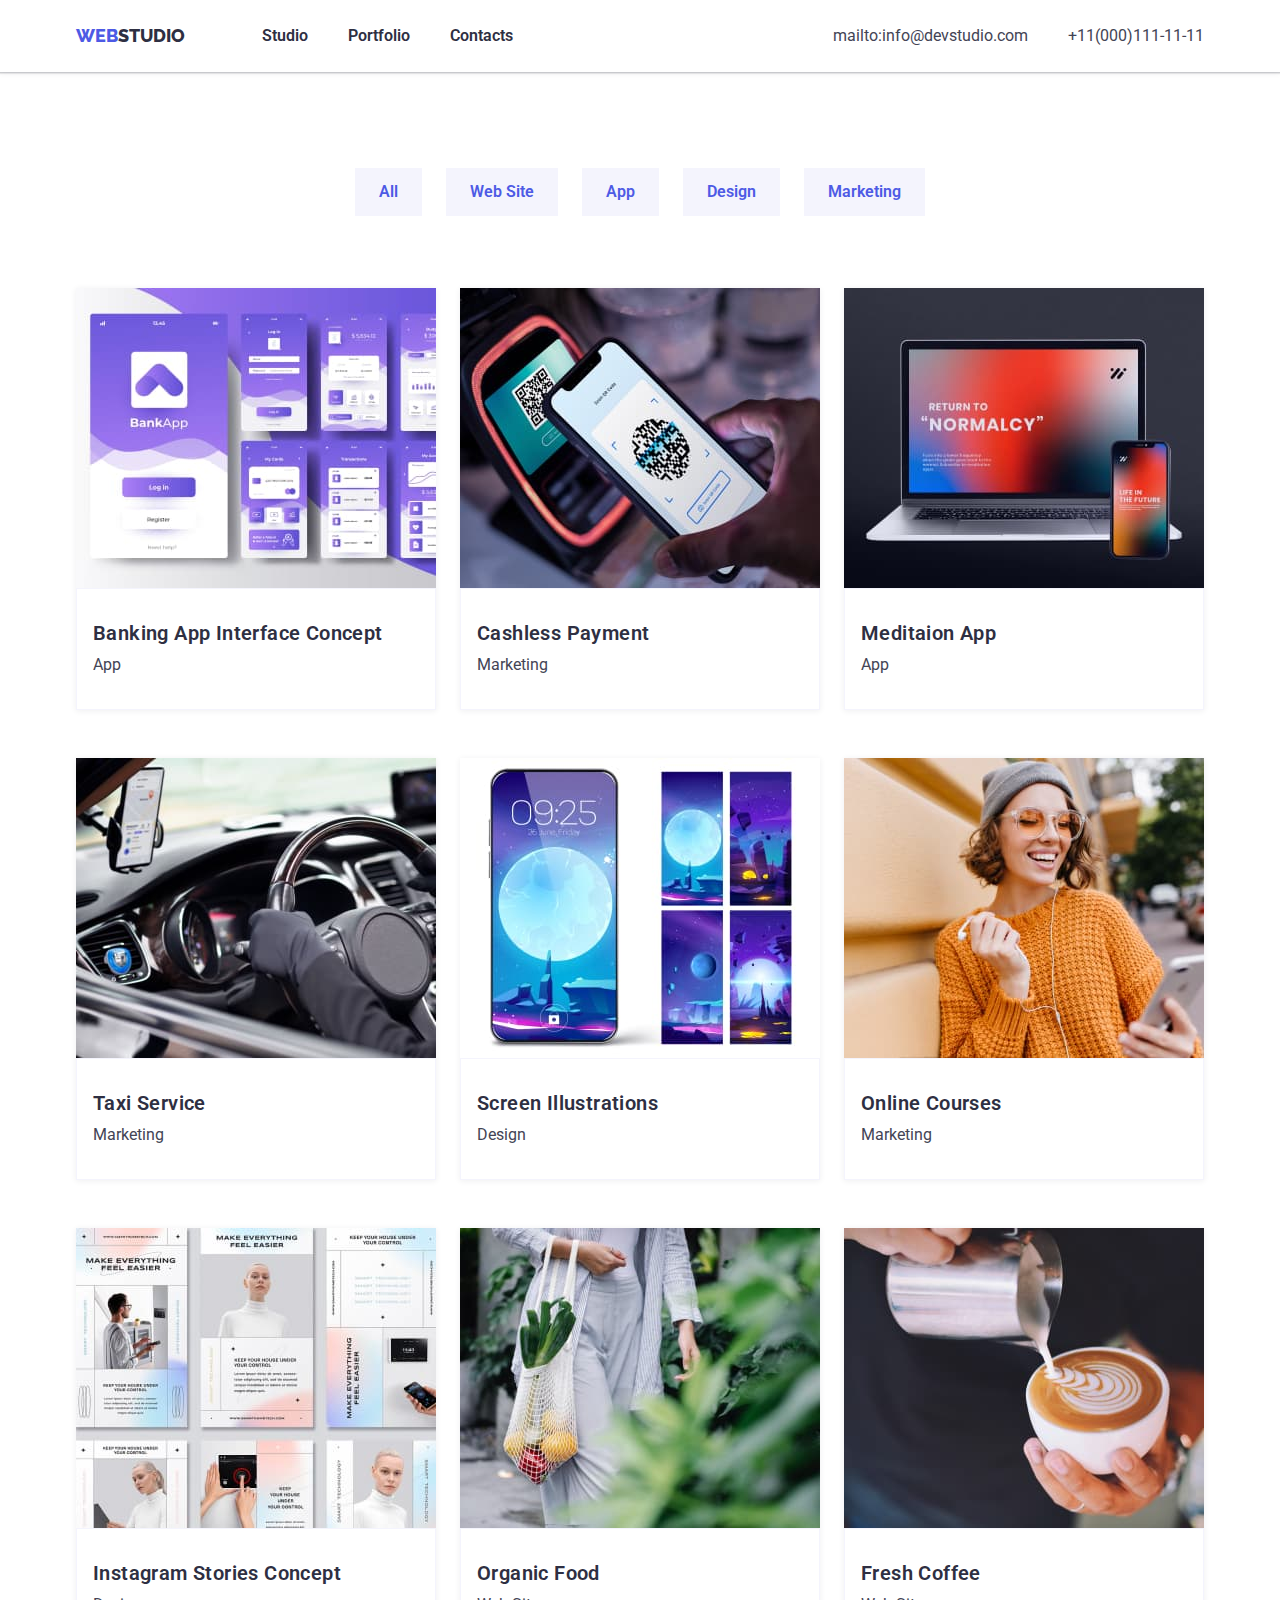
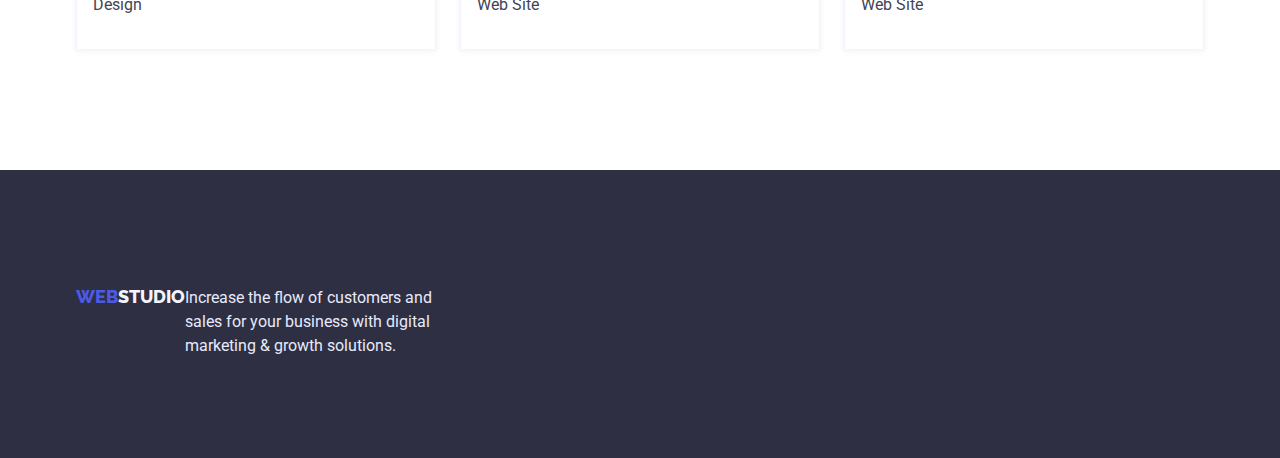
==== portfolio.html @ e131043b "hwork4" ====
<!DOCTYPE html>
<html lang="en">

<head>
    <meta charset="UTF-8">
    <meta http-equiv="X-UA-Compatible" content="IE=edge">
    <meta name="viewport" content="width=device-width, initial-scale=1.0">
    <title>Document</title>
    <link rel="stylesheet" href="./css/modern-normalize.css">
    <link rel="preconnect" href="https://fonts.googleapis.com">
    <link rel="preconnect" href="https://fonts.gstatic.com" crossorigin>
    <link
        href="https://fonts.googleapis.com/css2?family=Montserrat:wght@400;700&family=Raleway:wght@800&family=Roboto:wght@400;500&display=swap"
        rel="stylesheet">
    <link rel="stylesheet" href="./css/styles.css">


</head>

<body>
    <header class="header">
        <div class=" head container">
            <a href="#" class="logo"> <span class="low-logo"> web</span>studio</a>
            <nav class="main-nav">
                <ul class="nav-list">
                    <li class="item">
                        <a href="./index.html" class="nav-links">Studio</a>
                    </li>
                    <li class="item">
                        <a href="#" class="nav-links">Portfolio</a>
                    </li>
                    <li class="item">
                        <a href="#" class="nav-links">Contacts</a>
                    </li>
                </ul>
            </nav>
            <ul class="adress-list">
                <li class="item"> <a href="mailto:info@devstudio.com" class="contacts">mailto:info@devstudio.com</a></li>
                <li class="item"> <a href="tel:+11(000)111-11-11" class="contacts">+11(000)111-11-11</a></li>
            </ul>
        </div>
    </header>

    <main>
        <section class="filtr">
            <div class="container">
            <h1 class="hidden-title">portfolio-button-list</h1>
            <ul class="button-list">
                <li class="item">
                    <button type="button" class="button">All</button>
                </li>
                <li class="item">
                    <button type="button" class="button">Web Site</button>
                </li>
                <li class="item">
                    <button type="button" class="button">App</button>
                </li>
                <li class="item">
                    <button type="button" class="button">Design</button>
                </li>
                <li class="item">
                    <button type="button" class="button">Marketing</button>
                </li>
            </ul>

            <ul class="img-card-list">
                <li class="item">
                    <img src="images/one.jpg" alt="app" width="360">
                    <div class="card-thumb">
                    <h2 class="card-title">Banking App Interface Concept</h2>
                    <p class="card-text">App</p>
                    </div>
                </li>
                <li class="item">
                    <img src="images/two.jpg" alt="marketing" width="360">
                    <div class="card-thumb">
                    <h2 class="card-title">Cashless Payment</h2>
                    <p class="card-text">Marketing</p>
                </div>
                </li>
                <li class="item">
                    <img src="images/three.jpg" alt="app" width="360">
                    <div class="card-thumb">
                    <h2 class="card-title">Meditaion App</h2>
                    <p class="card-text">App</p>
                </div>
                </li>
                <li class="item">
                    <img src="images/four.jpg" alt="marketing" width="360">
                    <div class="card-thumb">
                    <h3 class="card-title">Taxi Service</h2>
                        <p class="card-text">Marketing</p>
                    </div>
                </li>
                <li class="item">
                    <img src="images/five.jpg" alt="design" width="360">
                    <div class="card-thumb">
                    <h3 class="card-title"> Screen Illustrations</h2>
                        <p class="card-text">Design</p>
                    </div>
                </li>
                <li class="item">
                    <img src="images/six.jpg" alt="marketing" width="360">
                    <div class="card-thumb">
                    <h3 class="card-title">Online Courses</h2>
                        <p class="card-text">Marketing</p>
                    </div>
                </li>
                <li class="item">
                    <img src="images/seven.jpg" alt="design" width="360">
                    <div class="card-thumb">
                    <h2 class="card-title">Instagram Stories Concept</h2>
                    <p class="card-text">Design</p>
                </div>
                </li>
                <li class="item">
                    <img src="images/eight.jpg" alt="web site" width="360">
                    <div class="card-thumb">
                    <h2 class="card-title">Organic Food</h2>
                    <p class="card-text">Web Site</p>
                </div>
                </li>
                <li class="item">
                    <img src="images/nine.jpg" alt="web site" width="360">
                    <div class="card-thumb">
                    <h2 class="card-title">Fresh Coffee</h2>
                    <p class="card-text">Web Site</p>
                    </div>

                </li>


            </ul>
            </div>
        </section>
    </main>
    <footer class="footer">
        <div class="container">
            <a href="#" class="foot-logo"> <span class="low-logo"> web</span>studio</a>
            <p class="footer-text">Increase the flow of customers and <br> sales for your business with digital <br>
                marketing &
                growth solutions.
            </p>
        </div>
    </footer>
</body>

</html>
---- css/styles.css ----
/* font-family: 'Montserrat',
sans-serif;
font-family: 'Raleway',
sans-serif;
font-family: 'Roboto',
sans-serif; */
:root {
    /* iris */
    --primary-brand: #4d5ae5;
    /* navy blue  */
    --dark: #2e2f42;
    /* green */
    --success: #31d0aa;
    /* slate  */
    --text: #434455;
    /* ligth slate  */
    --subtle-text: #8e8f99;
    /* cornflower  */
    --accent: #e7e9fc;
    /* cloud  */
    --light: #f4f4fd;

}
/* box-shadow: 0px 2px 1px -1px rgba(0, 0, 0, 0.2),
0px 1px 1px 0px rgba(0, 0, 0, 0.14),
0px 1px 3px 0px rgba(0, 0, 0, 0.12); */


body {
    font-family: 'Roboto', sans-serif;
    color: var(--text);
    background-color: #ffffff;

}
.icon-back {
    width: 264px; height: 112px;
    background-color: #f4f4fd;
    
    display: flex;
    justify-content: center;
    align-items: center;
}

h1,h2,h3,h4,h5,h6,p {
    margin: 0;
}
ul {
    padding-left: 0;
}

.container {
    width: 1158px;
    margin-left: auto;
    margin-right: auto;
    /* display: flex; */
    padding-left: 15px;
    padding-right: 15px;
}
.hidden-title {
    display: none;
}

/* HEADER  */
.header {
    height: 72px;
   box-shadow:  0px 2px 1px rgba(46, 47, 66, 0.08),
        0px 1px 1px rgba(46, 47, 66, 0.16),
        0px 1px 6px rgba(46, 47, 66, 0.08);
}

.logo {
    font-family: 'Raleway';
    font-style: normal;
    font-weight: 800;
    font-size: 18px;
    line-height: 1.2;
    text-decoration: none;
    color: var(--dark);
    text-transform: uppercase;
    padding-top: 24px;
    padding-bottom: 24px;
     
}

.foot-logo {
    font-family: 'Raleway';
    font-style: normal;
    font-weight: 800;
    font-size: 18px;
    line-height: 1.2;
    text-decoration: none;
    color: var(--light);
    text-transform: uppercase;

}

.low-logo {
    color: var(--primary-brand);
    text-transform: uppercase;
}

 .head {
    display: flex;
        /* justify-content: space-between; */
        align-items: center;
 }


.nav-list{
    display: flex;
    /* margin-left: 77px; */
    align-items: center;
    
    margin-top: 0;
    margin-bottom: 0;

}

.adress-list .item:last-child {
    margin: 0;
}

.adress-list  {
    display: flex;
    align-items: center;
    /* padding-left: auto; */
        margin-left: auto;
    margin-top: 0;
    margin-bottom: 0;
}

.adress-list .item {
    
    margin-right: 40px;
       
        padding-top: 24;
        padding-bottom: 24;
        display: block;
        
}

.nav-list .item {
    margin-right: 40px;
    
    padding-top: 24px;
        padding-bottom: 24px;
    display: block;
}
.nav-list .item:last-child {
    margin-right: 0;
}

.nav-links {
    text-decoration: none;
    font-family: 'Roboto';

    font-weight: 600;
    font-size: 16px;
    line-height: 1.5;
    color: var(--dark);
    padding-top: 24px;
        padding-bottom: 24px;
 

}

.nav-links:hover,
.nav-links:focus {
    color: var(--primary-brand);

}
.main-nav {
    margin-left: 77px;
    
}
.main {
    padding-top: 120px;
        padding-bottom: 120px;
}

.contacts {
    font-family: 'Roboto';
    font-style: normal;
    font-weight: 400;
    font-size: 16px;
    line-height: 1.5;
    text-decoration: none;
    color: var(--text);
    padding-top: 24px;
    padding-bottom: 24px;
}

.contacts:hover,
.contacts:focus {
    color: var(--primary-brand);
}

ul {
    list-style-type: none;
    margin-top: 0;
    margin-bottom: 0;
}
img {
    display: block;
        width: 100%;
        height: auto;
}

 /* HERO  */
  .hero {
    text-align: center;
    padding-bottom: 192px;
  }
  
  .hero-container {
    width: 492px;
    margin: 0 auto;
  }
.button {
    background-color: var(--light);
    color: var(--primary-brand);
    font-family: 'Roboto';
    font-style: normal;
    font-weight: 600;
    font-size: 16px;
    line-height: 1.5;
    cursor: pointer;
    border: none;

}

.button:hover,
.button:focus {
    background-color: var(--primary-brand);
    color: #ffffff
}

.card-title {
    font-family: 'Roboto';
    font-style: normal;
    font-weight: 600;
    font-size: 20px;
    line-height: 1.2;
    /* identical to box height, or 120% */

    letter-spacing: 0.02em;
    color: var(--dark);
}

.card-text {
    font-family: 'Roboto';

    font-size: 16px;
    line-height: 1.5;
}



.main-button {
    background-color: var(--primary-brand);
    color: #ffffff;
    font-family: 'Roboto';
    font-style: normal;
    font-weight: 600;
    font-size: 16px;
    line-height: 1.5;
    cursor: pointer;
    border: none;
    padding: 16px 32px;
    
        letter-spacing: 0.04em;
        border-radius: 5px;
}

.main-button:hover,
.main-button:focus {
    background-color: var(--primary-brand);
    color: #ffffff
}

.team-list {
    background-color: var(--light);
}

.team-list-item {
    background-color: #ffffff;
    box-shadow: 0px 2px 1px rgba(46, 47, 66, 0.08),
        0px 1px 1px rgba(46, 47, 66, 0.16),
        0px 1px 6px rgba(46, 47, 66, 0.08);
}

/* MAIN  */

.card-list { 
    display: flex;
    padding-left: 0;
    
    margin-top: 0;
    margin-bottom: 0;
}
.card-list .item {
    display: block;
    margin-right: 24px;
       
    }
    .card-list .item:last-child {
        margin-right: 0;
    }
    .card-list .item:first-child {
        margin-left: 0;
        
    }
    .card-title {
        margin-bottom: 8px;
        
    }

    .services-list {
        margin-top: 0;
        margin-bottom: 0;
        /* display: flex; */
            padding-left: 0;
            
    }
    
    .services-list {
        display: flex;
        justify-content: space-between;
    }
    .advantages-title {
        text-align: center;
        margin-bottom: 70px;
        font-style: normal;
            font-weight: 600;
            font-size: 36px;
            line-height: 40px;
    }
    .services {
padding-bottom: 120px;
    }
    .team-card-list {
        display: flex;
        justify-content: space-between;
        margin-top: 0;
        margin-bottom: 0;
        padding-bottom: 120px;

    }
    .our-team-title {
        text-align: center;
            margin-bottom: 70px;
            font-style: normal;
            font-weight: 600;
            font-size: 36px;
            line-height: 40px;
    }
    
    .team-list-thumb {
        padding: 32px 16px 8px 16px;
        text-align: center;
    }
    .team-list {
        padding-top: 120px;
    }
    
    .button-list {
        display: flex;
        /* margin-left: 474px;
        margin-right: 474px; */
        justify-content: center;
        ;
    }
    .button-list .item {
        margin-right: 24px;
    }
    .button-list .item:last-child {
        margin-right: 0;
    }
    .button-list .button {
        padding: 12px 24px;
    }

    .img-card-list {
        width: 100%;
        display: flex;
        flex-wrap: wrap;
        
        margin-top: 72px;
    }
    .img-card-list .item {
        width: calc((100% - 48px) / 3) ;
        margin-right: 24px;
        margin-bottom: 48px;
        box-shadow: 0px 1px 6px rgba(46, 47, 66, 0.08);
    }
    .img-card-list .item:nth-child(3n + 3) {
        margin-right: 0;
    }
    .img-card-list .item:nth-child(n + 7) {
        margin-bottom: 0;
    }

    .card-thumb {
        padding-left: 16px;
        padding-top: 32px;
        padding-bottom: 32px;
        border: 0.5px solid #F4F4FD;
    }
    .filtr {
    padding-top: 96px;
    padding-bottom: 120px;
        }

        .team-icons {
            display: flex;
            justify-content:space-between;
            padding-left: 16px;
            padding-right: 16px;
            padding-bottom: 32px;
        }
        .team-icons .item {
            border: none;
            outline: none;
            background-color: white;
             
        }

        .customers-icons {
            display: flex;
                justify-content: center;
                gap: 24px;
            
        }
        
        .customers-icons .item {
            display: flex;
                justify-content: center;
                align-items: center;
                border: 1px solid #8e8f99;
                border-radius: 4px;
                width: calc((100%-5*24px) / 6);
                height: 88px;
        }
        .customers-icons .item svg {
            fill: #31d0aa;
        }
        
        .custom-svg {
            fill: currentColor;
        }
        
        
        .customers-list {
            padding-top: 120px;
            padding-bottom: 120px;
        }
        
        .customers-links {
            display: flex;
                justify-content: center;
                align-items: center;
                color: #AFB1B8;
                border: 1px solid #8e8f99;
                border-radius: 4px;
                width: 100%;
                height: 100%;
        }
        
        
        .customers-title {
            text-align: center;
                margin-bottom: 70px;
                font-style: normal;
                font-weight: 600;
                font-size: 36px;
                line-height: 40px;
        }
        
        
/* FOOTER  */

.footer {
    background-color: var(--dark);
    padding-top: 100px;
    padding-bottom: 100px;
}

.footer-text {
    color: var(--accent);
    font-size: 16px;
    line-height: 1.5;
    margin-top: 16px;
}


.hero {
    background-color: var(--dark);
    padding-top: 192px;
        padding-bottom: 192px;
        background-image: linear-gradient(rgba(46, 47, 66, 0.7), rgba(46, 47, 66, 0.7)), url(../images/peopleoffice1.jpg);
            background-repeat: no-repeat;
            background-position: center;
            background-size: cover;
            box-shadow: 0px 4px 4px rgb(0 0 0 / 25%);
}

.hero-title {


    font-weight: 600;
    font-size: 56px;
    line-height: 1.07;
    letter-spacing: 0.3px;
    color: #ffffff;
    margin-bottom: 48px;
}

.social-list {
    display: flex;
        justify-content: left;
        gap: 16px;
}
.social-links {
    display: flex;
        justify-content: center;
        align-items: center;
        width: 40px;
        height: 40px;
        border-radius: 50%;
        background: rgba(255, 255, 255, 0.1);
}
.footer .container {
    display: flex;
        align-items: baseline;
}

.social-container {
    margin-left: 120px;
}

.social-title{
    margin: 0px 0px 16px 0px;
        font-weight: 500;
        font-size: 20px;
        line-height: 1.2;
        letter-spacing: 0.02em;
        color: var(--light)
}
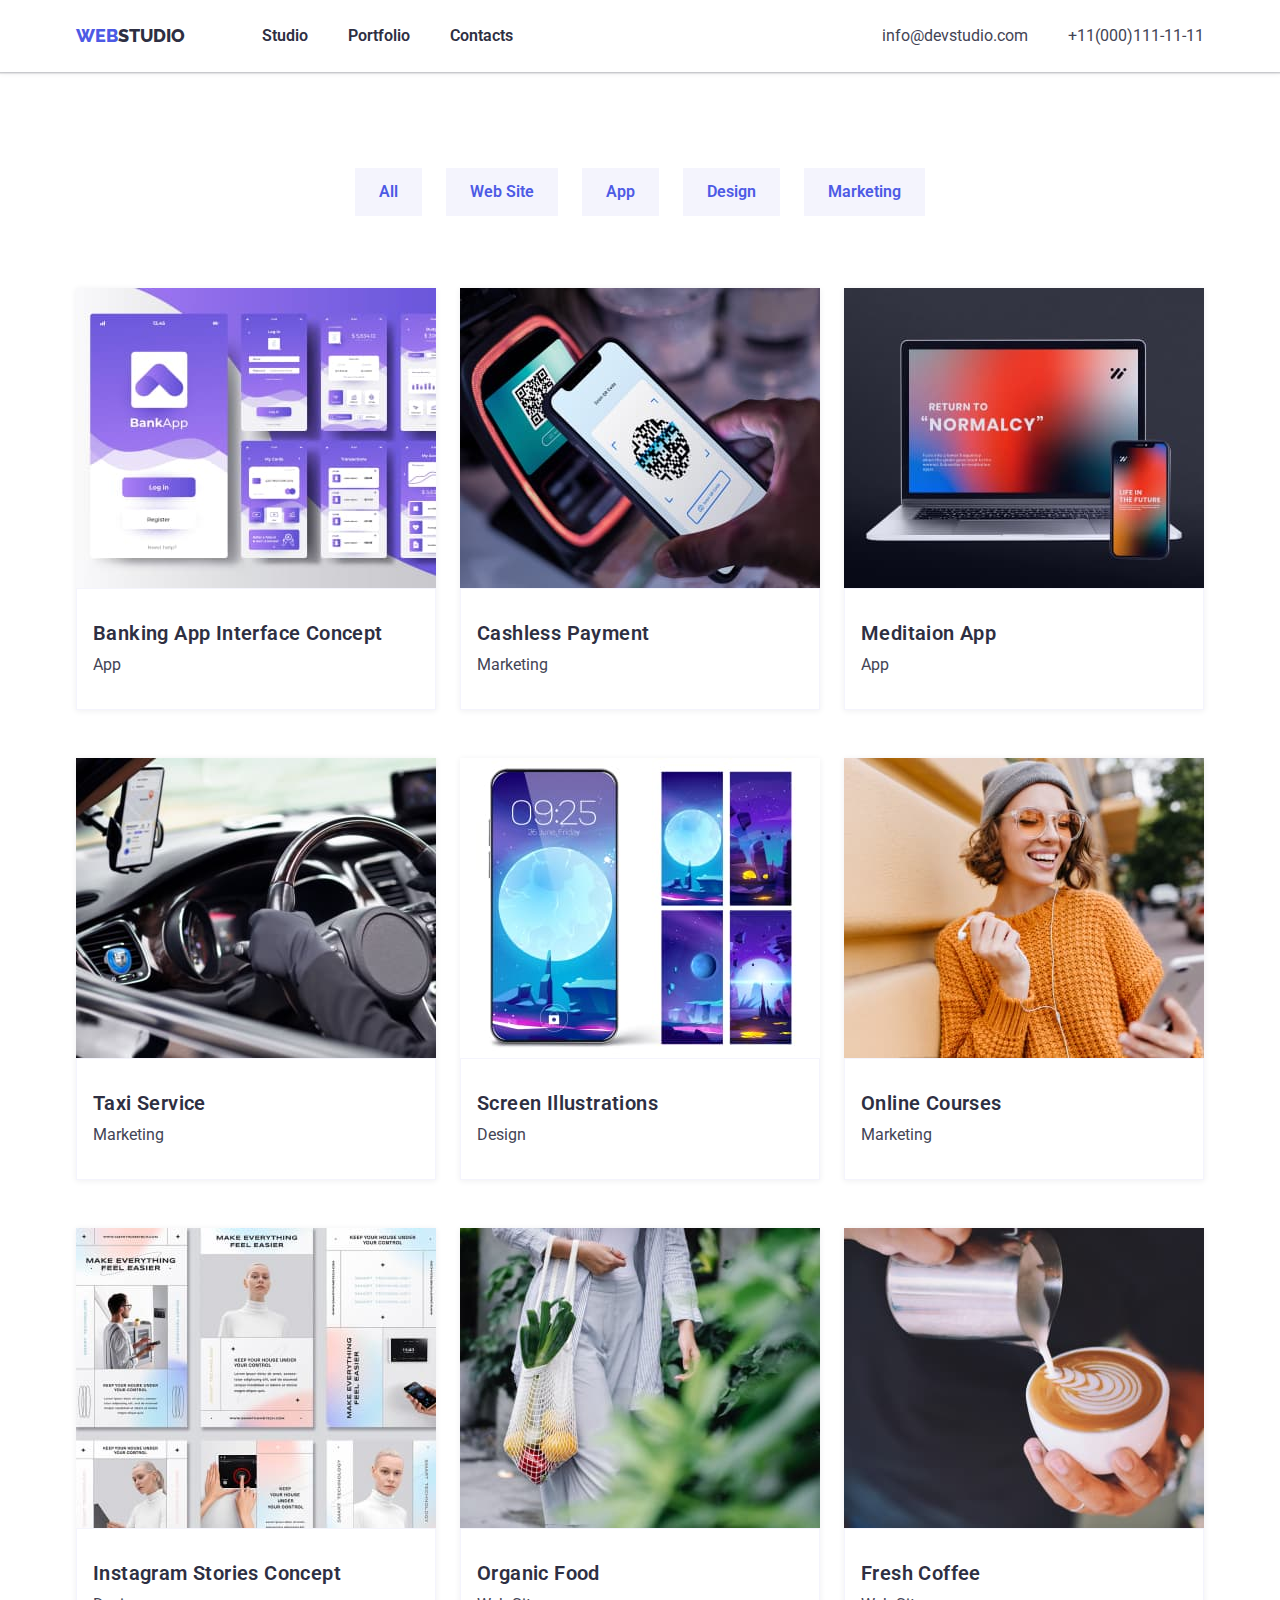
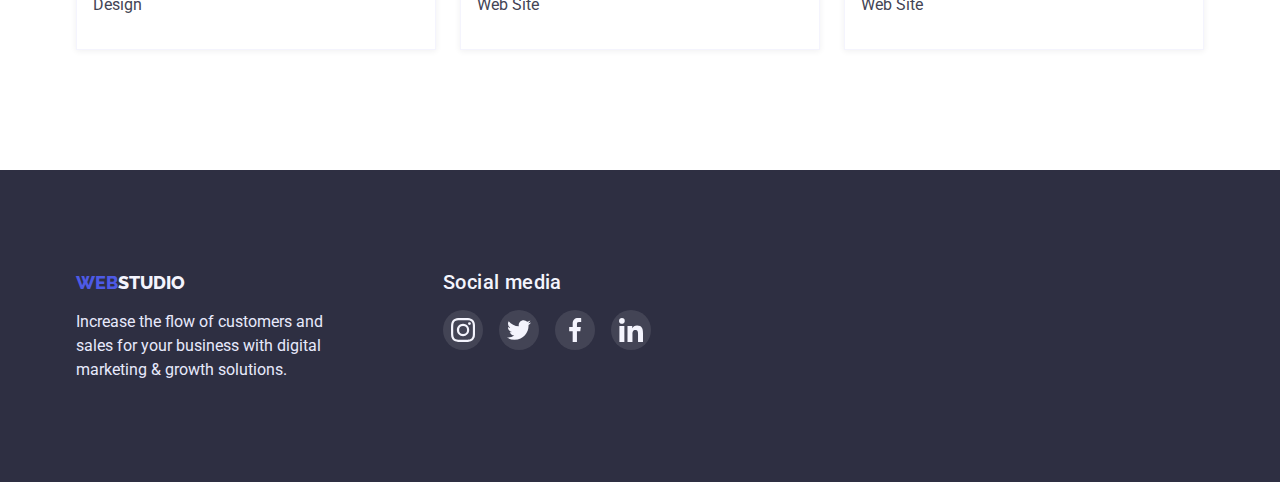
==== commit 7419c569: "hell-homework" ====
--- a/portfolio.html
+++ b/portfolio.html
@@ -35,7 +35,7 @@
                 </ul>
             </nav>
             <ul class="adress-list">
-                <li class="item"> <a href="mailto:info@devstudio.com" class="contacts">mailto:info@devstudio.com</a></li>
+                <li class="item"> <a href="mailto:info@devstudio.com" class="contacts">info@devstudio.com</a></li>
                 <li class="item"> <a href="tel:+11(000)111-11-11" class="contacts">+11(000)111-11-11</a></li>
             </ul>
         </div>
@@ -136,11 +136,54 @@
     </main>
     <footer class="footer">
         <div class="container">
-            <a href="#" class="foot-logo"> <span class="low-logo"> web</span>studio</a>
-            <p class="footer-text">Increase the flow of customers and <br> sales for your business with digital <br>
-                marketing &
-                growth solutions.
-            </p>
+            <div class="logo-container">
+                <a href="#" class="foot-logo"> <span class="low-logo"> web</span>studio</a>
+                <p class="footer-text">Increase the flow of customers and <br> sales for your business with digital <br>
+                    marketing &
+                    growth solutions.
+                </p>
+            </div>
+            <div class="social-container">
+                <h3 class="social-title"> Social media</h3>
+                <ul class="social-list">
+                    <li class="item">
+                        <a class="social-links" href="#">
+                            <svg width="24" height="24">
+                                <use href="./images/symbol-deffs.svg#icon-instagram-2">
+    
+                                </use>
+                            </svg>
+                        </a>
+                    </li>
+                    <li class="item">
+                        <a href="#" class="social-links">
+                            <svg width="24" height="24">
+                                <use href="./images/symbol-deffs.svg#icon-twitter-1">
+    
+                                </use>
+                            </svg>
+                        </a>
+                    </li>
+                    <li class="item">
+                        <a href="#" class="social-links">
+                            <svg width="24" height="24">
+                                <use href="./images/symbol-deffs.svg#icon-facebook-1">
+    
+                                </use>
+                            </svg>
+                        </a>
+                    </li>
+                    <li class="item">
+                        <a href="#" class="social-links">
+                            <svg width="24" height="24">
+                                <use href="./images/symbol-deffs.svg#icon-linkedin-1">
+    
+                                </use>
+                            </svg>
+                        </a>
+                    </li>
+                </ul>
+            </div>
         </div>
     </footer>
 </body>
--- a/css/styles.css
+++ b/css/styles.css
@@ -21,6 +21,7 @@
     --light: #f4f4fd;
 
 }
+
 /* box-shadow: 0px 2px 1px -1px rgba(0, 0, 0, 0.2),
 0px 1px 1px 0px rgba(0, 0, 0, 0.14),
 0px 1px 3px 0px rgba(0, 0, 0, 0.12); */
@@ -32,18 +33,28 @@
     background-color: #ffffff;
 
 }
+
 .icon-back {
-    width: 264px; height: 112px;
+    width: 264px;
+    height: 112px;
     background-color: #f4f4fd;
-    
+
     display: flex;
     justify-content: center;
     align-items: center;
-}
-
-h1,h2,h3,h4,h5,h6,p {
+    margin-bottom: 8px;
+}
+
+h1,
+h2,
+h3,
+h4,
+h5,
+h6,
+p {
     margin: 0;
 }
+
 ul {
     padding-left: 0;
 }
@@ -56,6 +67,7 @@
     padding-left: 15px;
     padding-right: 15px;
 }
+
 .hidden-title {
     display: none;
 }
@@ -63,7 +75,7 @@
 /* HEADER  */
 .header {
     height: 72px;
-   box-shadow:  0px 2px 1px rgba(46, 47, 66, 0.08),
+    box-shadow: 0px 2px 1px rgba(46, 47, 66, 0.08),
         0px 1px 1px rgba(46, 47, 66, 0.16),
         0px 1px 6px rgba(46, 47, 66, 0.08);
 }
@@ -79,7 +91,7 @@
     text-transform: uppercase;
     padding-top: 24px;
     padding-bottom: 24px;
-     
+
 }
 
 .foot-logo {
@@ -99,18 +111,18 @@
     text-transform: uppercase;
 }
 
- .head {
-    display: flex;
-        /* justify-content: space-between; */
-        align-items: center;
- }
-
-
-.nav-list{
+.head {
+    display: flex;
+    /* justify-content: space-between; */
+    align-items: center;
+}
+
+
+.nav-list {
     display: flex;
     /* margin-left: 77px; */
     align-items: center;
-    
+
     margin-top: 0;
     margin-bottom: 0;
 
@@ -120,32 +132,33 @@
     margin: 0;
 }
 
-.adress-list  {
+.adress-list {
     display: flex;
     align-items: center;
     /* padding-left: auto; */
-        margin-left: auto;
+    margin-left: auto;
     margin-top: 0;
     margin-bottom: 0;
 }
 
 .adress-list .item {
-    
+
     margin-right: 40px;
-       
-        padding-top: 24;
-        padding-bottom: 24;
-        display: block;
-        
+
+    padding-top: 24;
+    padding-bottom: 24;
+    display: block;
+
 }
 
 .nav-list .item {
     margin-right: 40px;
-    
+
     padding-top: 24px;
-        padding-bottom: 24px;
+    padding-bottom: 24px;
     display: block;
 }
+
 .nav-list .item:last-child {
     margin-right: 0;
 }
@@ -159,8 +172,8 @@
     line-height: 1.5;
     color: var(--dark);
     padding-top: 24px;
-        padding-bottom: 24px;
- 
+    padding-bottom: 24px;
+
 
 }
 
@@ -169,13 +182,15 @@
     color: var(--primary-brand);
 
 }
+
 .main-nav {
     margin-left: 77px;
-    
-}
+
+}
+
 .main {
     padding-top: 120px;
-        padding-bottom: 120px;
+    padding-bottom: 120px;
 }
 
 .contacts {
@@ -200,22 +215,24 @@
     margin-top: 0;
     margin-bottom: 0;
 }
+
 img {
     display: block;
-        width: 100%;
-        height: auto;
-}
-
- /* HERO  */
-  .hero {
+    width: 100%;
+    height: auto;
+}
+
+/* HERO  */
+.hero {
     text-align: center;
     padding-bottom: 192px;
-  }
-  
-  .hero-container {
+}
+
+.hero-container {
     width: 492px;
     margin: 0 auto;
-  }
+}
+
 .button {
     background-color: var(--light);
     color: var(--primary-brand);
@@ -267,9 +284,9 @@
     cursor: pointer;
     border: none;
     padding: 16px 32px;
-    
-        letter-spacing: 0.04em;
-        border-radius: 5px;
+
+    letter-spacing: 0.04em;
+    border-radius: 5px;
 }
 
 .main-button:hover,
@@ -291,192 +308,245 @@
 
 /* MAIN  */
 
-.card-list { 
+.card-list {
     display: flex;
     padding-left: 0;
-    
+
     margin-top: 0;
     margin-bottom: 0;
 }
+
 .card-list .item {
     display: block;
     margin-right: 24px;
-       
-    }
-    .card-list .item:last-child {
-        margin-right: 0;
-    }
-    .card-list .item:first-child {
-        margin-left: 0;
-        
-    }
-    .card-title {
-        margin-bottom: 8px;
-        
-    }
-
-    .services-list {
-        margin-top: 0;
-        margin-bottom: 0;
-        /* display: flex; */
-            padding-left: 0;
-            
-    }
-    
-    .services-list {
-        display: flex;
-        justify-content: space-between;
-    }
-    .advantages-title {
-        text-align: center;
-        margin-bottom: 70px;
-        font-style: normal;
-            font-weight: 600;
-            font-size: 36px;
-            line-height: 40px;
-    }
-    .services {
-padding-bottom: 120px;
-    }
-    .team-card-list {
-        display: flex;
-        justify-content: space-between;
-        margin-top: 0;
-        margin-bottom: 0;
-        padding-bottom: 120px;
-
-    }
-    .our-team-title {
-        text-align: center;
-            margin-bottom: 70px;
-            font-style: normal;
-            font-weight: 600;
-            font-size: 36px;
-            line-height: 40px;
-    }
-    
-    .team-list-thumb {
-        padding: 32px 16px 8px 16px;
-        text-align: center;
-    }
-    .team-list {
-        padding-top: 120px;
-    }
-    
-    .button-list {
-        display: flex;
-        /* margin-left: 474px;
+
+}
+
+.card-list .item:last-child {
+    margin-right: 0;
+}
+
+.card-list .item:first-child {
+    margin-left: 0;
+
+}
+
+.card-title {
+    margin-bottom: 8px;
+
+}
+
+.services-list {
+    margin-top: 0;
+    margin-bottom: 0;
+    /* display: flex; */
+    padding-left: 0;
+
+}
+
+.services-list {
+    display: flex;
+    justify-content: space-between;
+}
+
+.advantages-title {
+    text-align: center;
+    margin-bottom: 70px;
+    font-style: normal;
+    font-weight: 600;
+    font-size: 36px;
+    line-height: 40px;
+}
+
+.services {
+    padding-bottom: 120px;
+}
+
+.team-card-list {
+    display: flex;
+    justify-content: space-between;
+    margin-top: 0;
+    margin-bottom: 0;
+    padding-bottom: 120px;
+
+}
+
+.our-team-title {
+    text-align: center;
+    margin-bottom: 70px;
+    font-style: normal;
+    font-weight: 600;
+    font-size: 36px;
+    line-height: 40px;
+}
+
+.team-list-thumb {
+    padding: 32px 16px 8px 16px;
+    text-align: center;
+}
+
+.team-list {
+    padding-top: 120px;
+}
+
+.button-list {
+    display: flex;
+    /* margin-left: 474px;
         margin-right: 474px; */
-        justify-content: center;
-        ;
-    }
-    .button-list .item {
-        margin-right: 24px;
-    }
-    .button-list .item:last-child {
-        margin-right: 0;
-    }
-    .button-list .button {
-        padding: 12px 24px;
-    }
-
-    .img-card-list {
-        width: 100%;
-        display: flex;
-        flex-wrap: wrap;
-        
-        margin-top: 72px;
-    }
-    .img-card-list .item {
-        width: calc((100% - 48px) / 3) ;
-        margin-right: 24px;
-        margin-bottom: 48px;
-        box-shadow: 0px 1px 6px rgba(46, 47, 66, 0.08);
-    }
-    .img-card-list .item:nth-child(3n + 3) {
-        margin-right: 0;
-    }
-    .img-card-list .item:nth-child(n + 7) {
-        margin-bottom: 0;
-    }
-
-    .card-thumb {
-        padding-left: 16px;
-        padding-top: 32px;
-        padding-bottom: 32px;
-        border: 0.5px solid #F4F4FD;
-    }
-    .filtr {
+    justify-content: center;
+    ;
+}
+
+.button-list .item {
+    margin-right: 24px;
+}
+
+.button-list .item:last-child {
+    margin-right: 0;
+}
+
+.button-list .button {
+    padding: 12px 24px;
+}
+
+.img-card-list {
+    width: 100%;
+    display: flex;
+    flex-wrap: wrap;
+
+    margin-top: 72px;
+}
+
+.img-card-list .item {
+    width: calc((100% - 48px) / 3);
+    margin-right: 24px;
+    margin-bottom: 48px;
+    box-shadow: 0px 1px 6px rgba(46, 47, 66, 0.08);
+}
+
+.img-card-list .item:nth-child(3n + 3) {
+    margin-right: 0;
+}
+
+.img-card-list .item:nth-child(n + 7) {
+    margin-bottom: 0;
+}
+
+.card-thumb {
+    padding-left: 16px;
+    padding-top: 32px;
+    padding-bottom: 32px;
+    padding-right: 16px;
+    border: 0.5px solid #F4F4FD;
+}
+
+.filtr {
     padding-top: 96px;
     padding-bottom: 120px;
-        }
-
-        .team-icons {
-            display: flex;
-            justify-content:space-between;
-            padding-left: 16px;
-            padding-right: 16px;
-            padding-bottom: 32px;
-        }
-        .team-icons .item {
-            border: none;
-            outline: none;
-            background-color: white;
-             
-        }
-
-        .customers-icons {
-            display: flex;
-                justify-content: center;
-                gap: 24px;
-            
-        }
-        
-        .customers-icons .item {
-            display: flex;
-                justify-content: center;
-                align-items: center;
-                border: 1px solid #8e8f99;
-                border-radius: 4px;
-                width: calc((100%-5*24px) / 6);
-                height: 88px;
-        }
-        .customers-icons .item svg {
-            fill: #31d0aa;
-        }
-        
-        .custom-svg {
-            fill: currentColor;
-        }
-        
-        
-        .customers-list {
-            padding-top: 120px;
-            padding-bottom: 120px;
-        }
-        
-        .customers-links {
-            display: flex;
-                justify-content: center;
-                align-items: center;
-                color: #AFB1B8;
-                border: 1px solid #8e8f99;
-                border-radius: 4px;
-                width: 100%;
-                height: 100%;
-        }
-        
-        
-        .customers-title {
-            text-align: center;
-                margin-bottom: 70px;
-                font-style: normal;
-                font-weight: 600;
-                font-size: 36px;
-                line-height: 40px;
-        }
-        
-        
+}
+
+.team-icons {
+    display: flex;
+    justify-content: space-between;
+    padding-left: 16px;
+    padding-right: 16px;
+    padding-bottom: 32px;
+}
+
+.team-icons .item {
+
+    background-color: #4d5ae5;
+    border-radius: 50%;
+    width: 40px;
+    height: 40px;
+
+}
+
+
+.team-icons .item:hover {
+    background-color: #31d0aa;
+}
+
+
+.team-icons a {
+    display: flex;
+    justify-content: center;
+    align-items: center;
+    border-radius: 50%;
+    width: 40px;
+    height: 40px;
+}
+
+.customers-icons {
+    display: flex;
+    justify-content: center;
+    gap: 24px;
+
+
+}
+
+.customers-icons .item {
+    display: flex;
+    justify-content: center;
+    align-items: center;
+
+    border-radius: 4px;
+    width: calc((100% - 5 * 24px) / 6);
+    height: 88px;
+    fill: currentColor;
+}
+
+.customers-icons a:hover {
+    border: 1px solid #4d5ae5;
+    border-radius: 4px;
+
+
+}
+
+
+.custom-svg {
+
+    fill: currentColor;
+    height: 56px;
+    width: 104px;
+
+}
+
+.customers-links:hover svg {
+    fill: #4d5ae5;
+}
+
+
+
+
+
+.customers-list {
+    padding-top: 120px;
+    padding-bottom: 120px;
+}
+
+.customers-links {
+    display: flex;
+    justify-content: center;
+    align-items: center;
+    color: #AFB1B8;
+    border: 1px solid #8e8f99;
+    border-radius: 4px;
+    width: 100%;
+    height: 100%;
+}
+
+
+.customers-title {
+    text-align: center;
+    margin-bottom: 70px;
+    font-style: normal;
+    font-weight: 600;
+    font-size: 36px;
+    line-height: 40px;
+}
+
+
 /* FOOTER  */
 
 .footer {
@@ -494,14 +564,15 @@
 
 
 .hero {
+    
     background-color: var(--dark);
     padding-top: 192px;
-        padding-bottom: 192px;
-        background-image: linear-gradient(rgba(46, 47, 66, 0.7), rgba(46, 47, 66, 0.7)), url(../images/peopleoffice1.jpg);
-            background-repeat: no-repeat;
-            background-position: center;
-            background-size: cover;
-            box-shadow: 0px 4px 4px rgb(0 0 0 / 25%);
+    padding-bottom: 192px;
+    background-image: linear-gradient(rgba(46, 47, 66, 0.7), rgba(46, 47, 66, 0.7)), url(../images/peopleoffice1.jpg);
+    background-repeat: no-repeat;
+    background-position: center;
+    background-size: 1440px;
+    box-shadow: 0px 4px 4px rgb(0 0 0 / 25%);
 }
 
 .hero-title {
@@ -517,32 +588,38 @@
 
 .social-list {
     display: flex;
-        justify-content: left;
-        gap: 16px;
-}
+    justify-content: left;
+    gap: 16px;
+}
+
+.social-list a:hover {
+    background-color: #31d0aa;
+}
+
 .social-links {
     display: flex;
-        justify-content: center;
-        align-items: center;
-        width: 40px;
-        height: 40px;
-        border-radius: 50%;
-        background: rgba(255, 255, 255, 0.1);
-}
+    justify-content: center;
+    align-items: center;
+    width: 40px;
+    height: 40px;
+    border-radius: 50%;
+    background: rgba(255, 255, 255, 0.1);
+}
+
 .footer .container {
     display: flex;
-        align-items: baseline;
+    align-items: baseline;
 }
 
 .social-container {
     margin-left: 120px;
 }
 
-.social-title{
+.social-title {
     margin: 0px 0px 16px 0px;
-        font-weight: 500;
-        font-size: 20px;
-        line-height: 1.2;
-        letter-spacing: 0.02em;
-        color: var(--light)
-}+    font-weight: 500;
+    font-size: 20px;
+    line-height: 1.2;
+    letter-spacing: 0.02em;
+    color: var(--light)
+}
